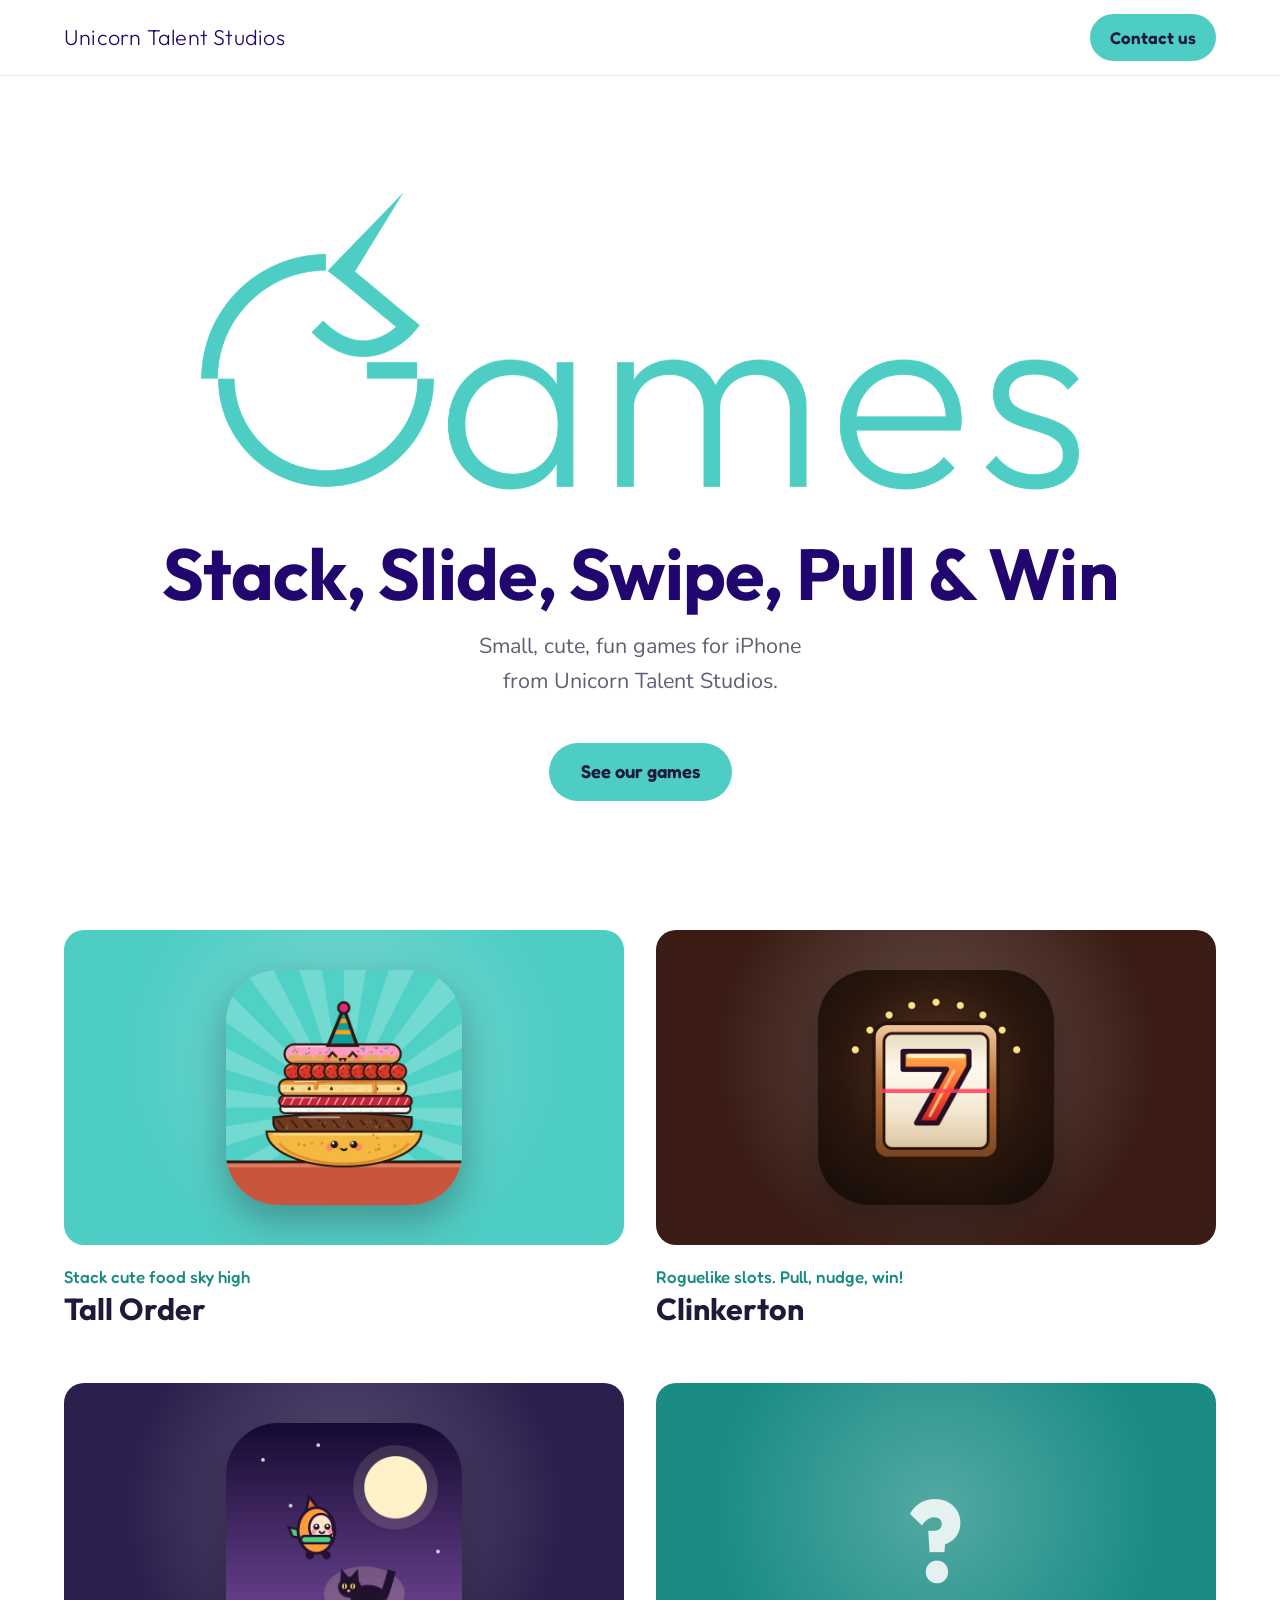
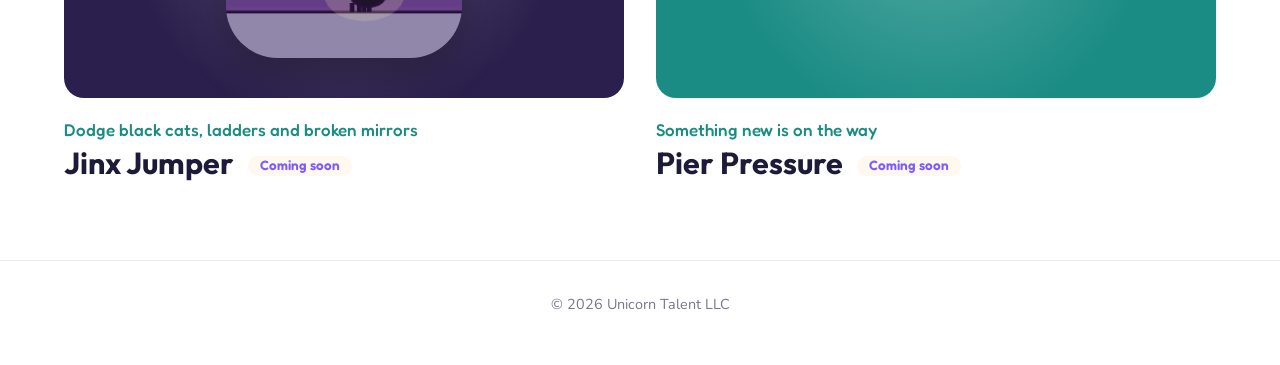
==== index.html @ 089e6e49 "Tall Order page redesign: brand fonts, screenshots, features, foods, reviews and download CTA" ====
<!doctype html>
<html lang="en">
<head>
<meta charset="utf-8">
<meta name="viewport" content="width=device-width, initial-scale=1">
<title>Unicorn Talent Studios</title>
<meta name="description" content="Stack, Slide, Swipe, Pull & Win. Games for iPhone by Unicorn Talent Studios (Unicorn Talent LLC): Tall Order, Clinkerton, Jinx Jumper and Pier Pressure.">
<link rel="preconnect" href="https://fonts.googleapis.com">
<link rel="preconnect" href="https://fonts.gstatic.com" crossorigin>
<link rel="stylesheet" href="https://fonts.googleapis.com/css2?family=Outfit:wght@100..900&family=Fredoka:wght@300..700&family=Nunito:wght@200..1000&display=swap">
<link rel="stylesheet" href="/brand.css">
<link rel="stylesheet" href="/home.css">
</head>
<body>
<header class="navbar">
  <div class="navbar-inner">
    <a class="wordmark" href="/">Unicorn Talent Studios</a>
    <a class="btn btn-primary" href="mailto:support@unicorntalentstudios.com">Contact us</a>
  </div>
</header>

<section class="hero">
  <img class="hero-logo" src="/img/logo.png" alt="Unicorn Talent Studios Games">
  <p class="hero-tagline">Stack, Slide, Swipe, Pull &amp; Win</p>
  <p class="hero-intro">Small, cute, fun games for iPhone from Unicorn Talent Studios.</p>
  <a class="btn btn-primary btn-large" href="#games">See our games</a>
</section>

<main id="games" class="games">
  <a class="game" href="/tall-order/">
    <div class="game-art game-tall-order"><img src="/tall-order/icon.png" alt="Tall Order app icon"></div>
    <p class="game-tagline">Stack cute food sky high</p>
    <h2 class="game-name">Tall Order</h2>
  </a>

  <a class="game" href="https://clinkerton.com">
    <div class="game-art game-clinkerton"><img src="/img/clinkerton.png" alt="Clinkerton app icon"></div>
    <p class="game-tagline">Roguelike slots. Pull, nudge, win!</p>
    <h2 class="game-name">Clinkerton</h2>
  </a>

  <div class="game">
    <div class="game-art game-jinx-jumper"><img src="/img/jinx-jumper.png" alt="Jinx Jumper app icon"></div>
    <p class="game-tagline">Dodge black cats, ladders and broken mirrors</p>
    <h2 class="game-name">Jinx Jumper <span class="soon">Coming soon</span></h2>
  </div>

  <div class="game">
    <div class="game-art game-pier-pressure"><span class="game-art-placeholder" aria-hidden="true">?</span></div>
    <p class="game-tagline">Something new is on the way</p>
    <h2 class="game-name">Pier Pressure <span class="soon">Coming soon</span></h2>
  </div>
</main>

<footer class="site-footer">© 2026 Unicorn Talent LLC</footer>
</body>
</html>
---- brand.css ----
:root {
  --uts-primary: #4ECDC4;
  --uts-primary-dark: #1A8C84;
  --uts-logo: #21066F;
  --uts-accent-pink: #FF5FA2;
  --uts-accent-violet: #7B5CFF;
  --uts-reward: #FFD23F;
  --uts-midnight: #1E1B3A;
  --uts-cream: #FFF8EE;

  --uts-font-logo: 'Outfit', system-ui, sans-serif;
  --uts-font-headline: 'Outfit', system-ui, sans-serif;
  --uts-font-ui: 'Fredoka', system-ui, sans-serif;
  --uts-font-body: 'Nunito', system-ui, sans-serif;
}
* { box-sizing: border-box; }
html { scroll-behavior: smooth; }

.btn {
  font-family: var(--uts-font-ui);
  font-weight: 600;
  border-radius: 999px;
  padding: 10px 20px;
  text-decoration: none;
  white-space: nowrap;
  transition: background-color 150ms ease;
}
.btn-primary { background: var(--uts-primary); color: var(--uts-midnight); }
.btn-primary:hover { background: var(--uts-primary-dark); color: #fff; }
.btn-large { padding: 14px 32px; font-size: 1.15rem; }
---- home.css ----
body {
  margin: 0;
  background: #fff;
  color: var(--uts-midnight);
  font: 400 17px/1.6 var(--uts-font-body);
}

.navbar {
  position: sticky;
  top: 0;
  z-index: 10;
  background: rgb(255 255 255 / 0.92);
  backdrop-filter: blur(8px);
  border-bottom: 1px solid rgb(30 27 58 / 0.08);
}
.navbar-inner {
  display: flex;
  align-items: center;
  justify-content: space-between;
  gap: 16px;
  max-width: 1200px;
  margin: 0 auto;
  padding: 14px 24px;
}
.wordmark {
  font-family: var(--uts-font-logo);
  font-weight: 260;
  letter-spacing: 0.01em;
  font-size: 1.35rem;
  color: var(--uts-logo);
  text-decoration: none;
}

.hero {
  display: flex;
  flex-direction: column;
  align-items: center;
  justify-content: center;
  min-height: calc(100svh - 70px);
  padding: 48px 24px;
  text-align: center;
}
.hero-logo { width: min(980px, 92%, 100svh); height: auto; }
.hero-tagline {
  margin: clamp(24px, 4vh, 48px) 0 0;
  font-family: var(--uts-font-headline);
  font-weight: 700;
  font-size: clamp(2rem, 6vw, 4.5rem);
  line-height: 1.1;
  letter-spacing: -0.01em;
  color: var(--uts-logo);
  text-wrap: balance;
}
.hero-intro {
  max-width: 36ch;
  margin: 16px 0 clamp(28px, 5vh, 48px);
  font-size: clamp(1.1rem, 2vw, 1.35rem);
  color: rgb(30 27 58 / 0.7);
  text-wrap: balance;
}
.games { scroll-margin-top: 80px; }

.games {
  display: grid;
  grid-template-columns: 1fr;
  gap: 56px 32px;
  max-width: 1200px;
  margin: 0 auto;
  padding: 24px 24px 80px;
}
@media (min-width: 720px) {
  .games { grid-template-columns: 1fr 1fr; }
}
.game { color: inherit; text-decoration: none; }
.game-art {
  display: grid;
  place-items: center;
  aspect-ratio: 16 / 9;
  overflow: hidden;
  border-radius: 20px;
  background: radial-gradient(circle at 50% 40%, rgb(255 255 255 / 0.25), transparent 65%), var(--game-bg);
}
.game-art img {
  width: 42%;
  height: auto;
  border-radius: 22%;
  box-shadow: 0 16px 40px rgb(0 0 0 / 0.3);
  transition: transform 250ms ease;
}
a.game:hover .game-art img { transform: scale(1.06) rotate(-3deg); }
.game-art-placeholder {
  font-family: var(--uts-font-headline);
  font-weight: 800;
  font-size: 7rem;
  color: rgb(255 255 255 / 0.85);
}
.game-tagline {
  margin: 18px 0 2px;
  font-family: var(--uts-font-ui);
  font-weight: 500;
  color: var(--uts-primary-dark);
}
.game-name {
  margin: 0;
  font-family: var(--uts-font-headline);
  font-weight: 700;
  font-size: 1.9rem;
  line-height: 1.15;
}
a.game:hover .game-name { text-decoration: underline; text-decoration-thickness: 3px; text-underline-offset: 4px; }
.soon {
  display: inline-block;
  vertical-align: middle;
  margin-left: 8px;
  padding: 2px 12px;
  border-radius: 999px;
  background: var(--uts-cream);
  font-family: var(--uts-font-ui);
  font-weight: 600;
  font-size: 0.85rem;
  color: var(--uts-accent-violet);
}

.game-tall-order { --game-bg: var(--uts-primary); }
.game-clinkerton { --game-bg: #3a1c14; }
.game-jinx-jumper { --game-bg: #2b1f4d; }
.game-pier-pressure { --game-bg: var(--uts-primary-dark); }

.site-footer {
  padding: 32px 24px 48px;
  border-top: 1px solid rgb(30 27 58 / 0.08);
  text-align: center;
  font-size: 0.9rem;
  color: rgb(30 27 58 / 0.6);
}
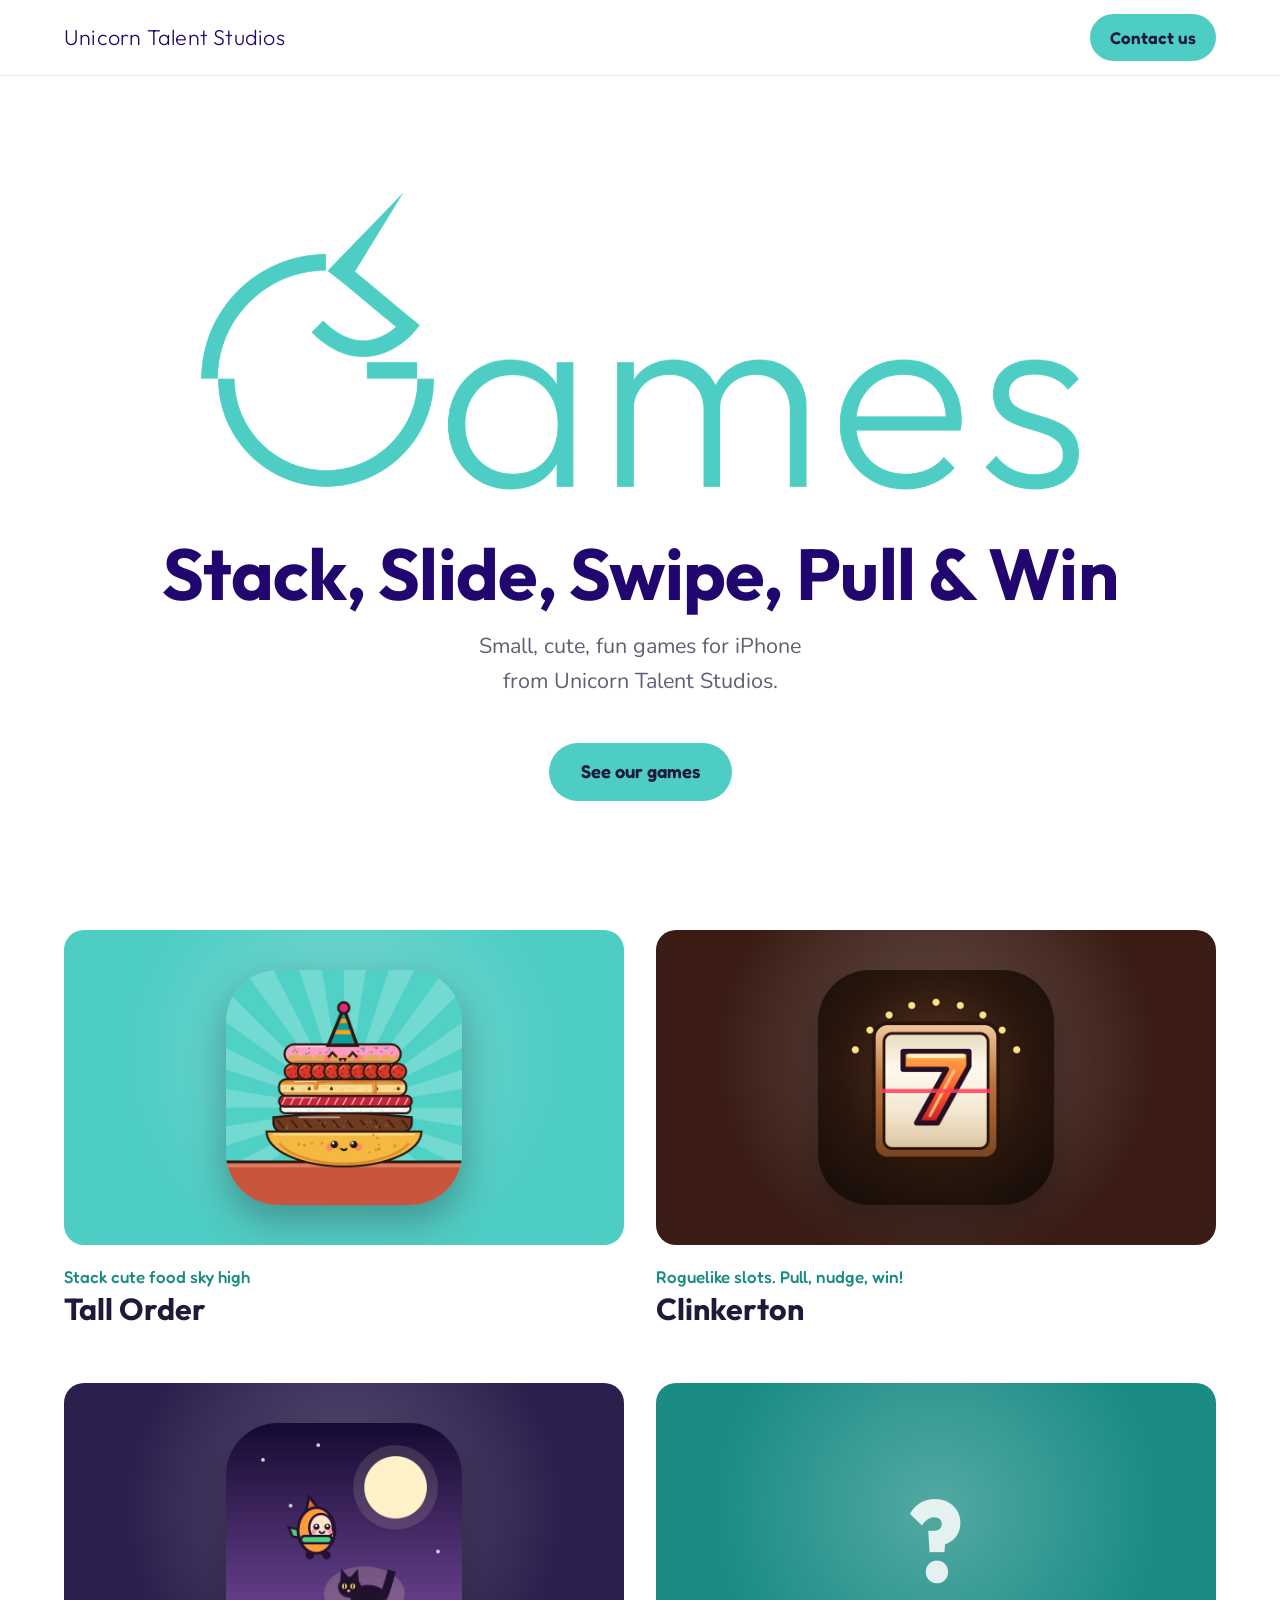
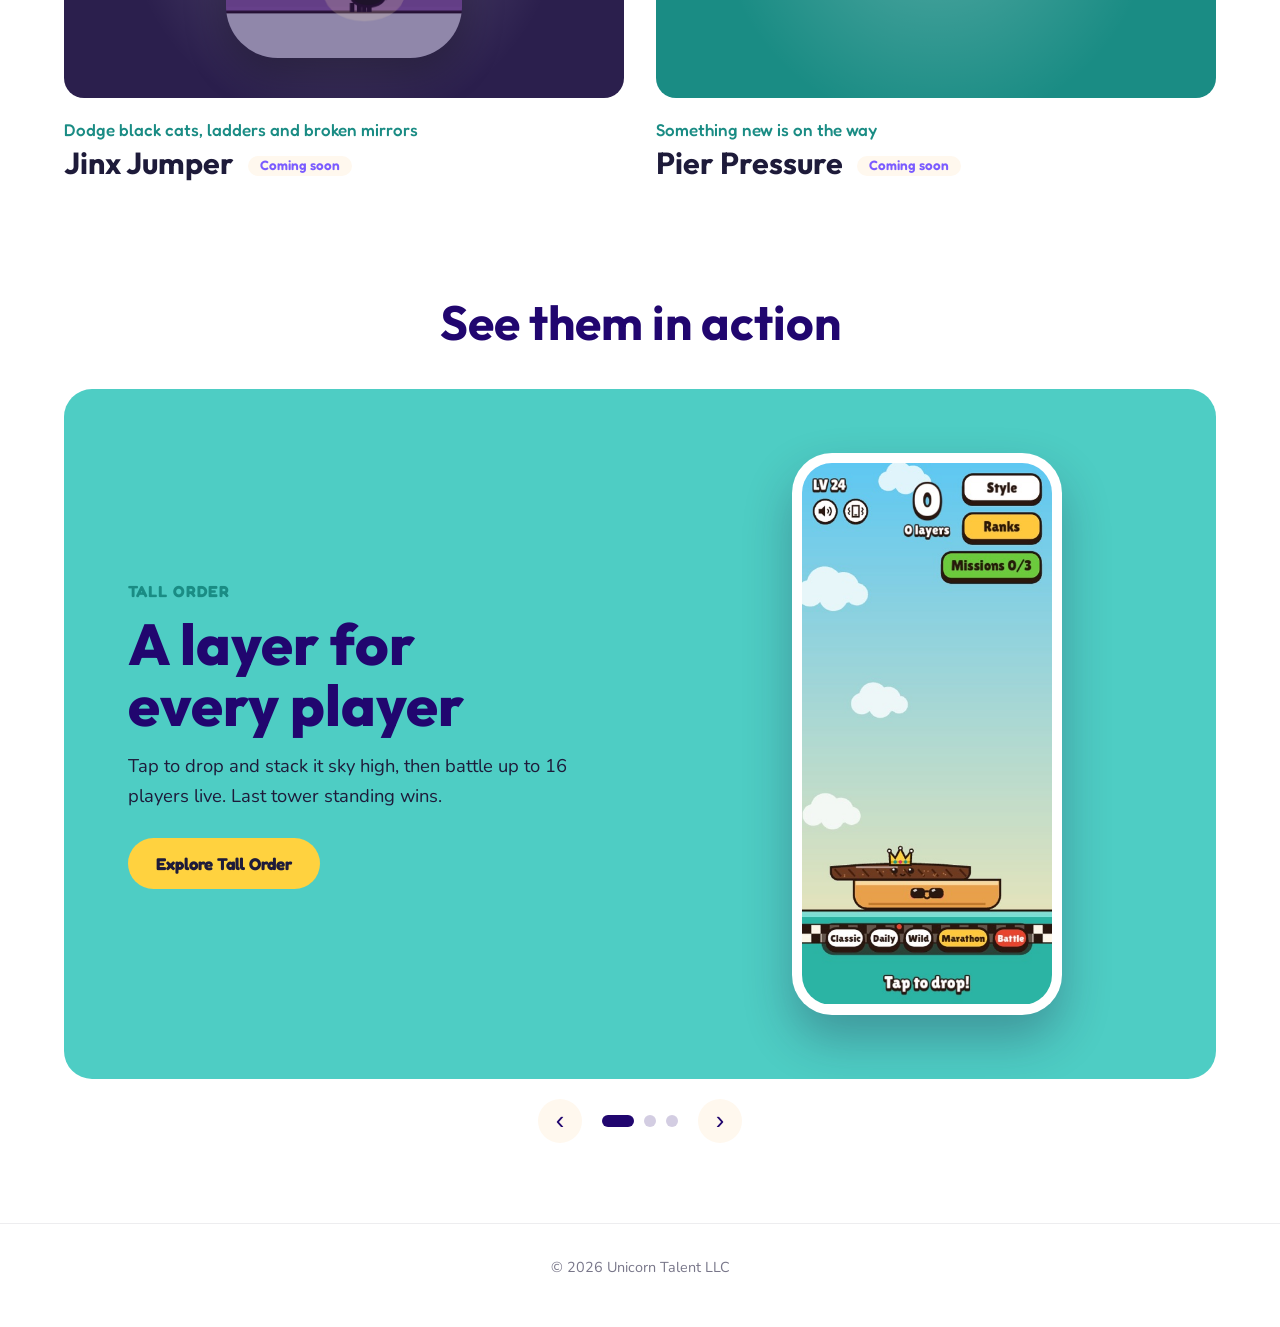
==== commit 58449fe4: "Home page: auto-swiping gameplay gallery for Tall Order, Clinkerton and Jinx Jumper" ====
--- a/index.html
+++ b/index.html
@@ -7,7 +7,7 @@
 <meta name="description" content="Stack, Slide, Swipe, Pull & Win. Games for iPhone by Unicorn Talent Studios (Unicorn Talent LLC): Tall Order, Clinkerton, Jinx Jumper and Pier Pressure.">
 <link rel="preconnect" href="https://fonts.googleapis.com">
 <link rel="preconnect" href="https://fonts.gstatic.com" crossorigin>
-<link rel="stylesheet" href="https://fonts.googleapis.com/css2?family=Outfit:wght@100..900&family=Fredoka:wght@300..700&family=Nunito:wght@200..1000&display=swap">
+<link rel="stylesheet" href="https://fonts.googleapis.com/css2?family=Outfit:wght@100..900&family=Fredoka:wght@300..700&family=Nunito:wght@200..1000&family=Rye&family=Jersey+10&family=Share+Tech+Mono&family=Lilita+One&display=swap">
 <link rel="stylesheet" href="/brand.css">
 <link rel="stylesheet" href="/home.css">
 </head>
@@ -33,17 +33,17 @@
     <h2 class="game-name">Tall Order</h2>
   </a>
 
-  <a class="game" href="https://clinkerton.com">
+  <a class="game" href="/clinkerton/">
     <div class="game-art game-clinkerton"><img src="/img/clinkerton.png" alt="Clinkerton app icon"></div>
     <p class="game-tagline">Roguelike slots. Pull, nudge, win!</p>
     <h2 class="game-name">Clinkerton</h2>
   </a>
 
-  <div class="game">
+  <a class="game" href="/jinx-jumper/">
     <div class="game-art game-jinx-jumper"><img src="/img/jinx-jumper.png" alt="Jinx Jumper app icon"></div>
     <p class="game-tagline">Dodge black cats, ladders and broken mirrors</p>
     <h2 class="game-name">Jinx Jumper <span class="soon">Coming soon</span></h2>
-  </div>
+  </a>
 
   <div class="game">
     <div class="game-art game-pier-pressure"><span class="game-art-placeholder" aria-hidden="true">?</span></div>
@@ -52,6 +52,65 @@
   </div>
 </main>
 
+<section class="showcase" aria-roledescription="carousel" aria-label="Gameplay">
+  <h2 class="showcase-heading">See them in action</h2>
+  <div class="showcase-viewport">
+    <div class="showcase-track">
+      <article class="slide slide-tall-order" aria-roledescription="slide" aria-label="Tall Order, 1 of 3">
+        <div class="slide-copy">
+          <p class="slide-eyebrow">Tall Order</p>
+          <h3 class="slide-title">A layer for every player</h3>
+          <p class="slide-text">Tap to drop and stack it sky high, then battle up to 16 players live. Last tower standing wins.</p>
+          <a class="slide-btn" href="/tall-order/">Explore Tall Order</a>
+        </div>
+        <div class="slide-phone">
+          <video muted playsinline preload="none" poster="/img/showcase/tall-order.jpg" aria-label="Tall Order gameplay: a Classic run on a perfect streak, then a 16-player Rumble">
+            <source src="/img/showcase/tall-order.mp4" type="video/mp4">
+          </video>
+        </div>
+      </article>
+
+      <article class="slide slide-clinkerton" aria-roledescription="slide" aria-label="Clinkerton, 2 of 3">
+        <div class="slide-copy">
+          <p class="slide-eyebrow">Clinkerton</p>
+          <h3 class="slide-title">Beat the house</h3>
+          <p class="slide-text">Pull the lever, nudge the reels and catch fire on your way down the Strip. No real money, ever.</p>
+          <a class="slide-btn" href="/clinkerton/">Explore Clinkerton</a>
+        </div>
+        <div class="slide-phone">
+          <video muted playsinline preload="none" poster="/img/showcase/clinkerton.jpg" aria-label="Clinkerton gameplay: a jackpot, then a Perfect Pull streak through On Fire, Blue Fire and White Hot">
+            <source src="/img/showcase/clinkerton.mp4" type="video/mp4">
+          </video>
+        </div>
+      </article>
+
+      <article class="slide slide-jinx-jumper" aria-roledescription="slide" aria-label="Jinx Jumper, 3 of 3">
+        <div class="slide-copy">
+          <p class="slide-eyebrow">Jinx Jumper · Coming soon</p>
+          <h3 class="slide-title">Outrun your bad luck</h3>
+          <p class="slide-text">Hop black cats, duck the crows and grab a four-leaf clover on the night streets.</p>
+          <a class="slide-btn" href="/jinx-jumper/">Explore Jinx Jumper</a>
+        </div>
+        <div class="slide-phone">
+          <video muted playsinline preload="none" poster="/img/showcase/jinx-jumper.jpg" aria-label="Jinx Jumper gameplay: running Main Street and the Haunted Mansion, dodging jinxes and grabbing charms">
+            <source src="/img/showcase/jinx-jumper.mp4" type="video/mp4">
+          </video>
+        </div>
+      </article>
+    </div>
+  </div>
+  <div class="showcase-controls">
+    <button class="showcase-arrow" type="button" data-step="-1" aria-label="Previous game">‹</button>
+    <div class="showcase-dots">
+      <button type="button" aria-label="Show Tall Order"></button>
+      <button type="button" aria-label="Show Clinkerton"></button>
+      <button type="button" aria-label="Show Jinx Jumper"></button>
+    </div>
+    <button class="showcase-arrow" type="button" data-step="1" aria-label="Next game">›</button>
+  </div>
+</section>
+
 <footer class="site-footer">© 2026 Unicorn Talent LLC</footer>
+<script src="/showcase.js"></script>
 </body>
 </html>
--- a/home.css
+++ b/home.css
@@ -133,3 +133,97 @@
   font-size: 0.9rem;
   color: rgb(30 27 58 / 0.6);
 }
+
+.showcase { max-width: 1200px; margin: 0 auto; padding: 24px 24px 80px; }
+.showcase-heading {
+  margin: 0 0 28px;
+  text-align: center;
+  font-family: var(--uts-font-headline);
+  font-weight: 700;
+  font-size: clamp(2rem, 4.5vw, 3rem);
+  color: var(--uts-logo);
+}
+.showcase-viewport { overflow: hidden; border-radius: 28px; touch-action: pan-y; }
+.showcase-track { display: flex; transition: transform 600ms cubic-bezier(0.65, 0, 0.35, 1); }
+@media (prefers-reduced-motion: reduce) { .showcase-track { transition: none; } }
+
+.slide {
+  flex: 0 0 100%;
+  display: grid;
+  grid-template-columns: 1fr;
+  align-items: center;
+  justify-items: center;
+  gap: 32px;
+  min-height: 560px;
+  padding: clamp(32px, 6vw, 64px);
+  text-align: center;
+}
+@media (min-width: 820px) {
+  .slide { grid-template-columns: 1.2fr 1fr; justify-items: start; text-align: left; }
+  .slide-phone { justify-self: center; }
+}
+.slide-eyebrow { margin: 0 0 10px; font-size: 1rem; font-weight: 700; letter-spacing: 0.06em; text-transform: uppercase; }
+.slide-title { margin: 0; font-size: clamp(2.2rem, 5vw, 3.6rem); line-height: 1.05; text-wrap: balance; }
+.slide-text { max-width: 26em; margin: 16px 0 28px; font-size: 1.15rem; }
+.slide-btn { display: inline-block; padding: 12px 28px; border-radius: 999px; font-weight: 700; text-decoration: none; }
+.slide-phone {
+  width: min(270px, 64vw);
+  padding: 10px;
+  border-radius: 40px;
+}
+.slide-phone video { display: block; width: 100%; aspect-ratio: 400 / 866; object-fit: cover; border-radius: 30px; }
+
+.slide-tall-order { background: var(--uts-primary); color: var(--uts-midnight); font-family: var(--uts-font-body); }
+.slide-tall-order .slide-eyebrow { font-family: var(--uts-font-ui); color: var(--uts-primary-dark); }
+.slide-tall-order .slide-title { font-family: var(--uts-font-headline); font-weight: 800; color: var(--uts-logo); }
+.slide-tall-order .slide-btn { background: var(--uts-reward); color: var(--uts-midnight); font-family: var(--uts-font-ui); }
+.slide-tall-order .slide-phone { background: #fff; box-shadow: 0 24px 48px rgb(30 27 58 / 0.3); }
+
+.slide-clinkerton {
+  background: radial-gradient(ellipse 90% 70% at 30% 0%, #3a2418, transparent 70%), #140c08;
+  color: #e8c9a8;
+  font-family: 'Jersey 10', system-ui, sans-serif;
+}
+.slide-clinkerton .slide-eyebrow { font-family: 'Share Tech Mono', ui-monospace, monospace; font-weight: 400; color: #ff9a3d; }
+.slide-clinkerton .slide-title { font-family: 'Rye', Georgia, serif; font-weight: 400; color: #ffcf6b; text-shadow: 0 4px 0 #6b3f24, 0 0 40px rgb(255 154 61 / 0.35); }
+.slide-clinkerton .slide-text { font-size: 1.45rem; line-height: 1.3; }
+.slide-clinkerton .slide-btn { background: #e0a878; color: #2a140a; font-family: 'Rye', Georgia, serif; font-weight: 400; }
+.slide-clinkerton .slide-phone { background: linear-gradient(#3d2418, #1e110a); border: 3px solid #e0a878; box-shadow: 0 0 0 5px #6b3f24, 0 24px 60px rgb(255 154 61 / 0.25); }
+
+.slide-jinx-jumper {
+  background: url("/jinx-jumper/img/night-street.svg") center bottom / max(100%, 900px) auto no-repeat, #1d1336;
+  color: #f4e9ff;
+  font-family: 'Nunito', system-ui, sans-serif;
+}
+.slide-jinx-jumper .slide-eyebrow { font-family: 'Lilita One', system-ui, sans-serif; font-weight: 400; color: #ffcc3d; }
+.slide-jinx-jumper .slide-title { font-family: 'Lilita One', system-ui, sans-serif; font-weight: 400; color: #fff4e0; -webkit-text-stroke: 0.12em #2a1838; paint-order: stroke fill; text-shadow: 0 6px 0 #2a1838; }
+.slide-jinx-jumper .slide-text { text-shadow: 0 2px 8px #1d1336; }
+.slide-jinx-jumper .slide-btn { background: #ffcc3d; color: #2a1838; border: 3px solid #2a1838; box-shadow: 0 5px 0 #2a1838; font-family: 'Lilita One', system-ui, sans-serif; font-weight: 400; }
+.slide-jinx-jumper .slide-phone { background: #2a1838; border: 4px solid #2a1838; box-shadow: 0 8px 0 #2a1838, 0 0 80px rgb(255 241 199 / 0.3); }
+.slide-jinx-jumper .slide-phone video { aspect-ratio: 400 / 710; }
+
+.showcase-controls { display: flex; align-items: center; justify-content: center; gap: 20px; margin-top: 20px; }
+.showcase-arrow {
+  width: 44px;
+  height: 44px;
+  border: 0;
+  border-radius: 50%;
+  background: var(--uts-cream);
+  color: var(--uts-logo);
+  font-size: 1.6rem;
+  line-height: 1;
+  cursor: pointer;
+}
+.showcase-arrow:hover { background: var(--uts-primary); }
+.showcase-dots { display: flex; gap: 10px; }
+.showcase-dots button {
+  width: 12px;
+  height: 12px;
+  padding: 0;
+  border: 0;
+  border-radius: 999px;
+  background: rgb(33 6 111 / 0.2);
+  cursor: pointer;
+  transition: width 200ms ease, background-color 200ms ease;
+}
+.showcase-dots button[aria-current="true"] { width: 32px; background: var(--uts-logo); }
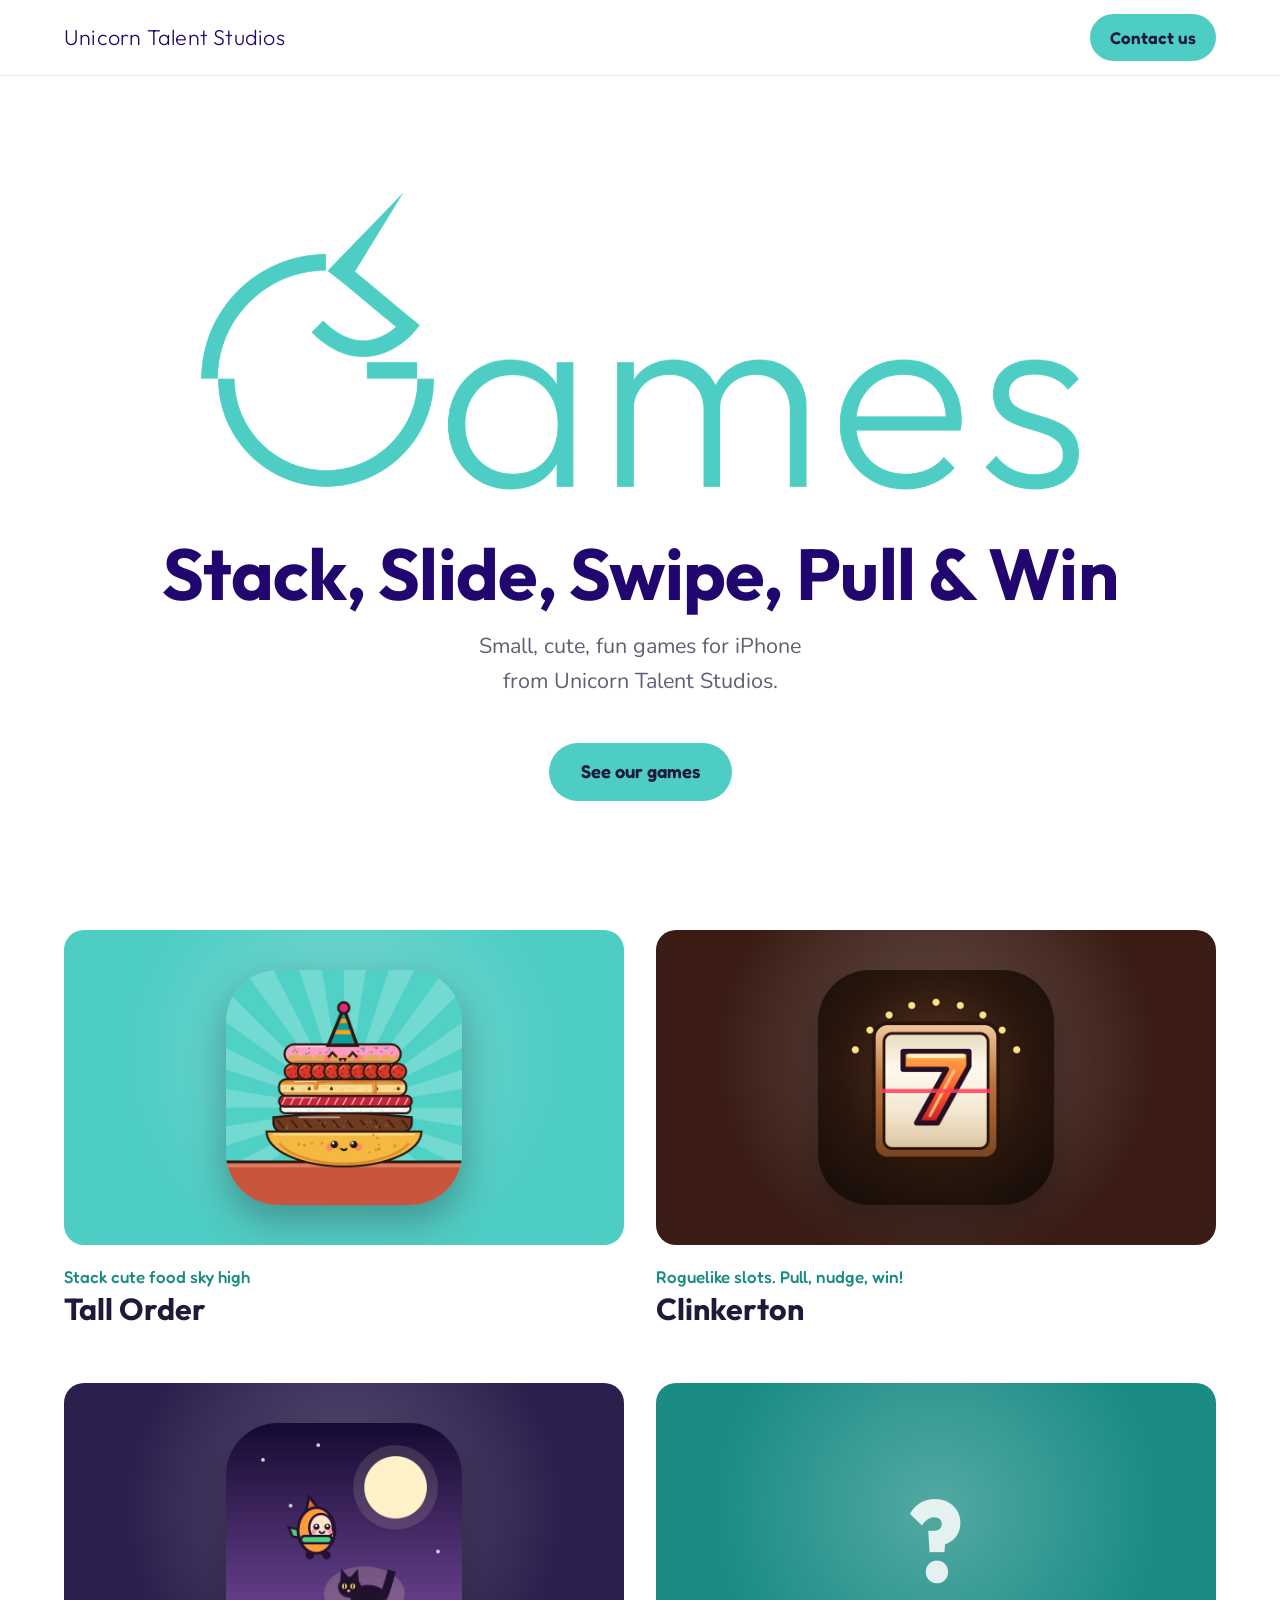
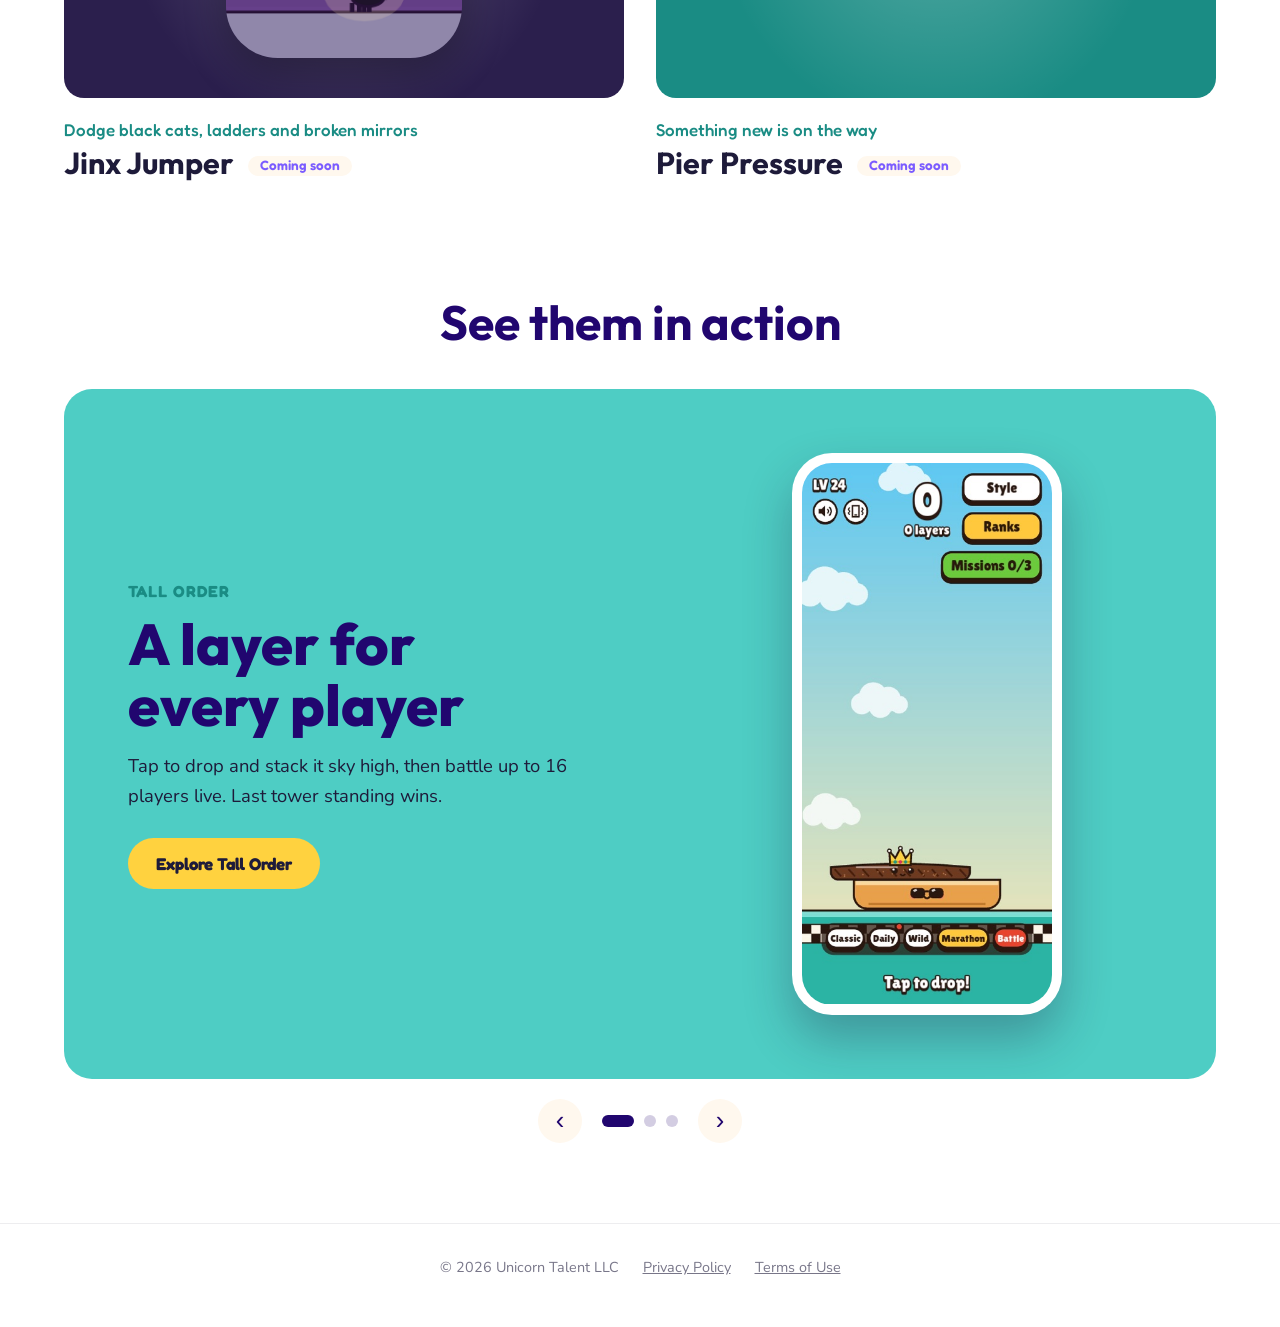
==== commit 9d90d304: "Privacy Policy and Terms of Use pages, linked from the home page footer" ====
--- a/index.html
+++ b/index.html
@@ -110,7 +110,11 @@
   </div>
 </section>
 
-<footer class="site-footer">© 2026 Unicorn Talent LLC</footer>
+<footer class="site-footer">
+  <span>© 2026 Unicorn Talent LLC</span>
+  <a href="/privacy-policy/">Privacy Policy</a>
+  <a href="/terms-of-use/">Terms of Use</a>
+</footer>
 <script src="/showcase.js"></script>
 </body>
 </html>
--- a/home.css
+++ b/home.css
@@ -127,12 +127,17 @@
 .game-pier-pressure { --game-bg: var(--uts-primary-dark); }
 
 .site-footer {
+  display: flex;
+  flex-wrap: wrap;
+  justify-content: center;
+  gap: 8px 24px;
   padding: 32px 24px 48px;
   border-top: 1px solid rgb(30 27 58 / 0.08);
-  text-align: center;
   font-size: 0.9rem;
   color: rgb(30 27 58 / 0.6);
 }
+.site-footer a { color: inherit; }
+.site-footer a:hover { color: var(--uts-logo); }
 
 .showcase { max-width: 1200px; margin: 0 auto; padding: 24px 24px 80px; }
 .showcase-heading {
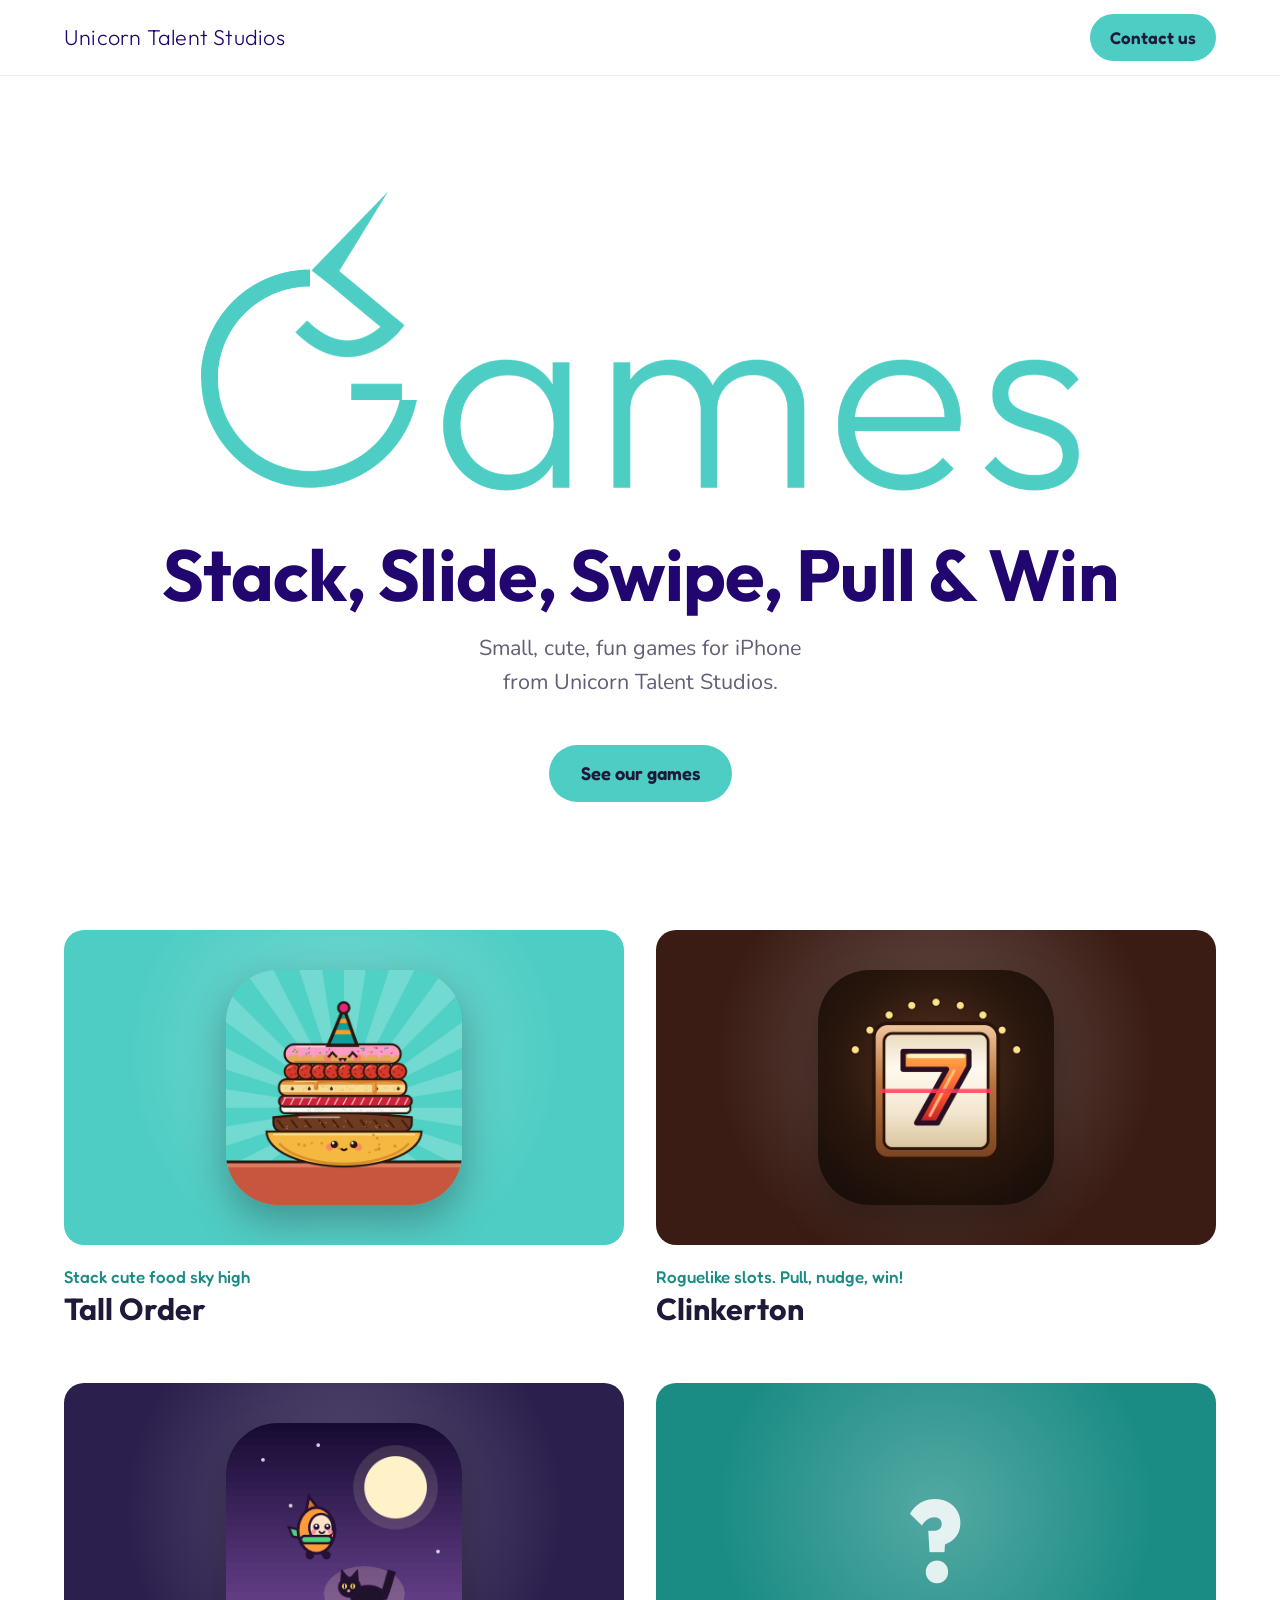
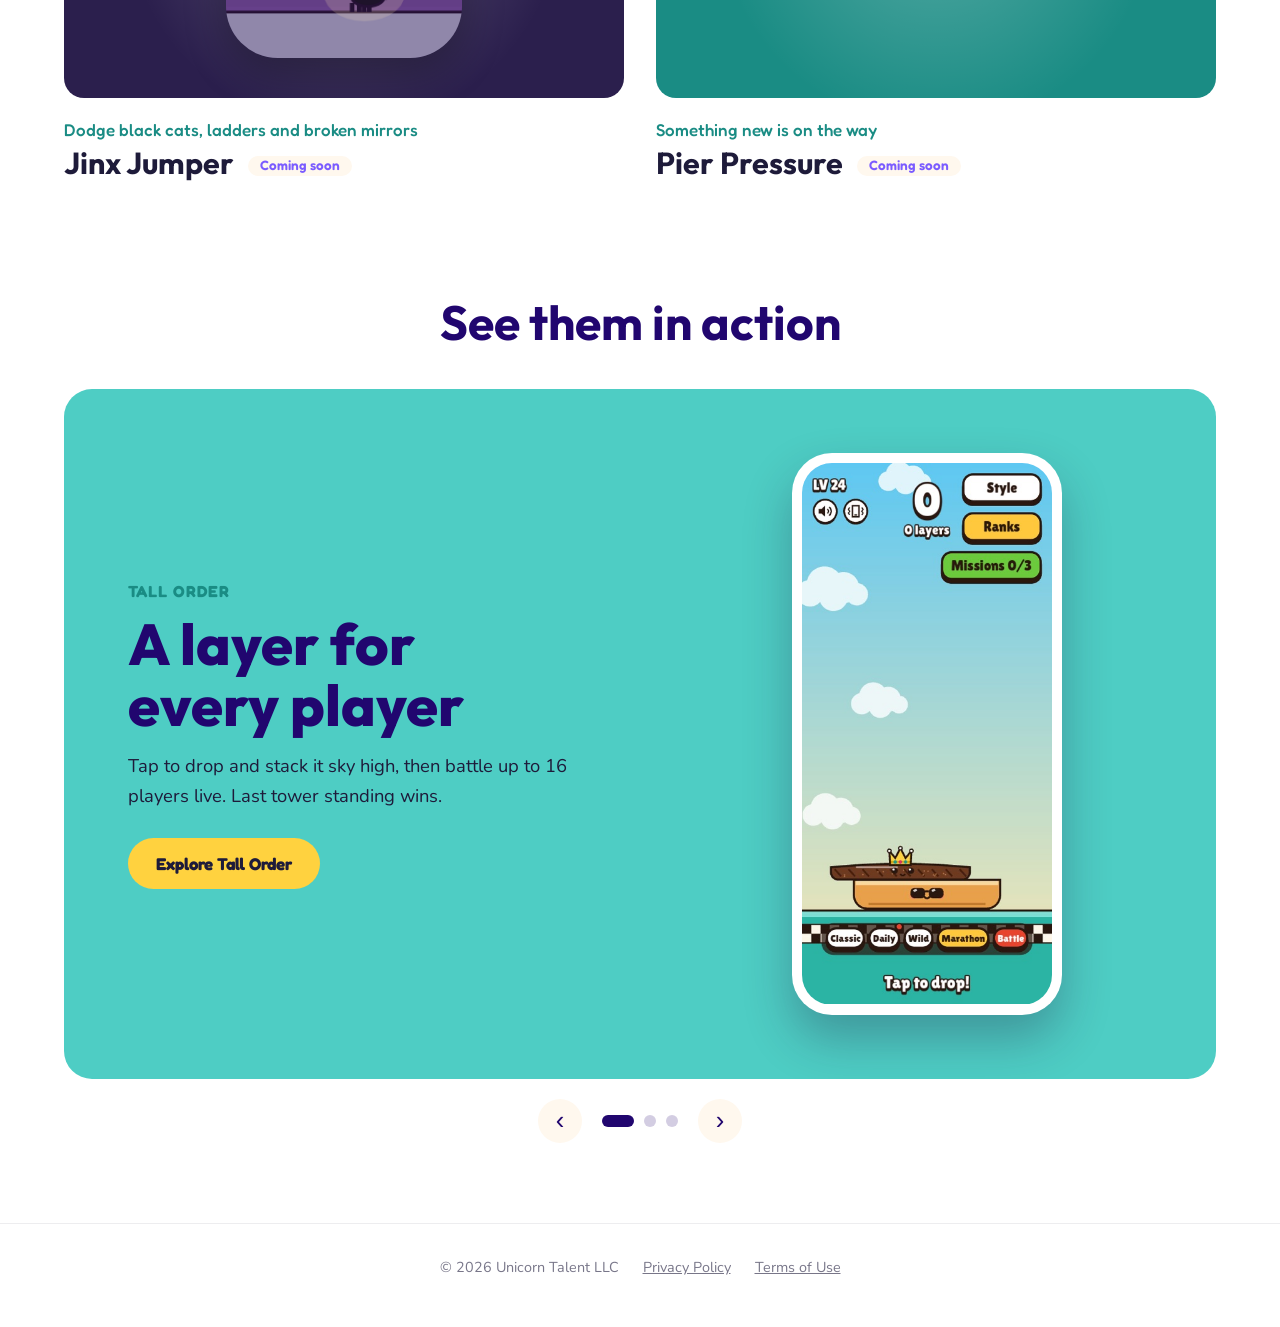
==== commit 155e704a: "Logo: continuous left side and a wider opening in the G; favicons for the studio and each game" ====
--- a/index.html
+++ b/index.html
@@ -10,6 +10,8 @@
 <link rel="stylesheet" href="https://fonts.googleapis.com/css2?family=Outfit:wght@100..900&family=Fredoka:wght@300..700&family=Nunito:wght@200..1000&family=Rye&family=Jersey+10&family=Share+Tech+Mono&family=Lilita+One&display=swap">
 <link rel="stylesheet" href="/brand.css">
 <link rel="stylesheet" href="/home.css">
+<link rel="icon" href="/favicon.ico" sizes="any">
+<link rel="apple-touch-icon" href="/apple-touch-icon.png">
 </head>
 <body>
 <header class="navbar">
